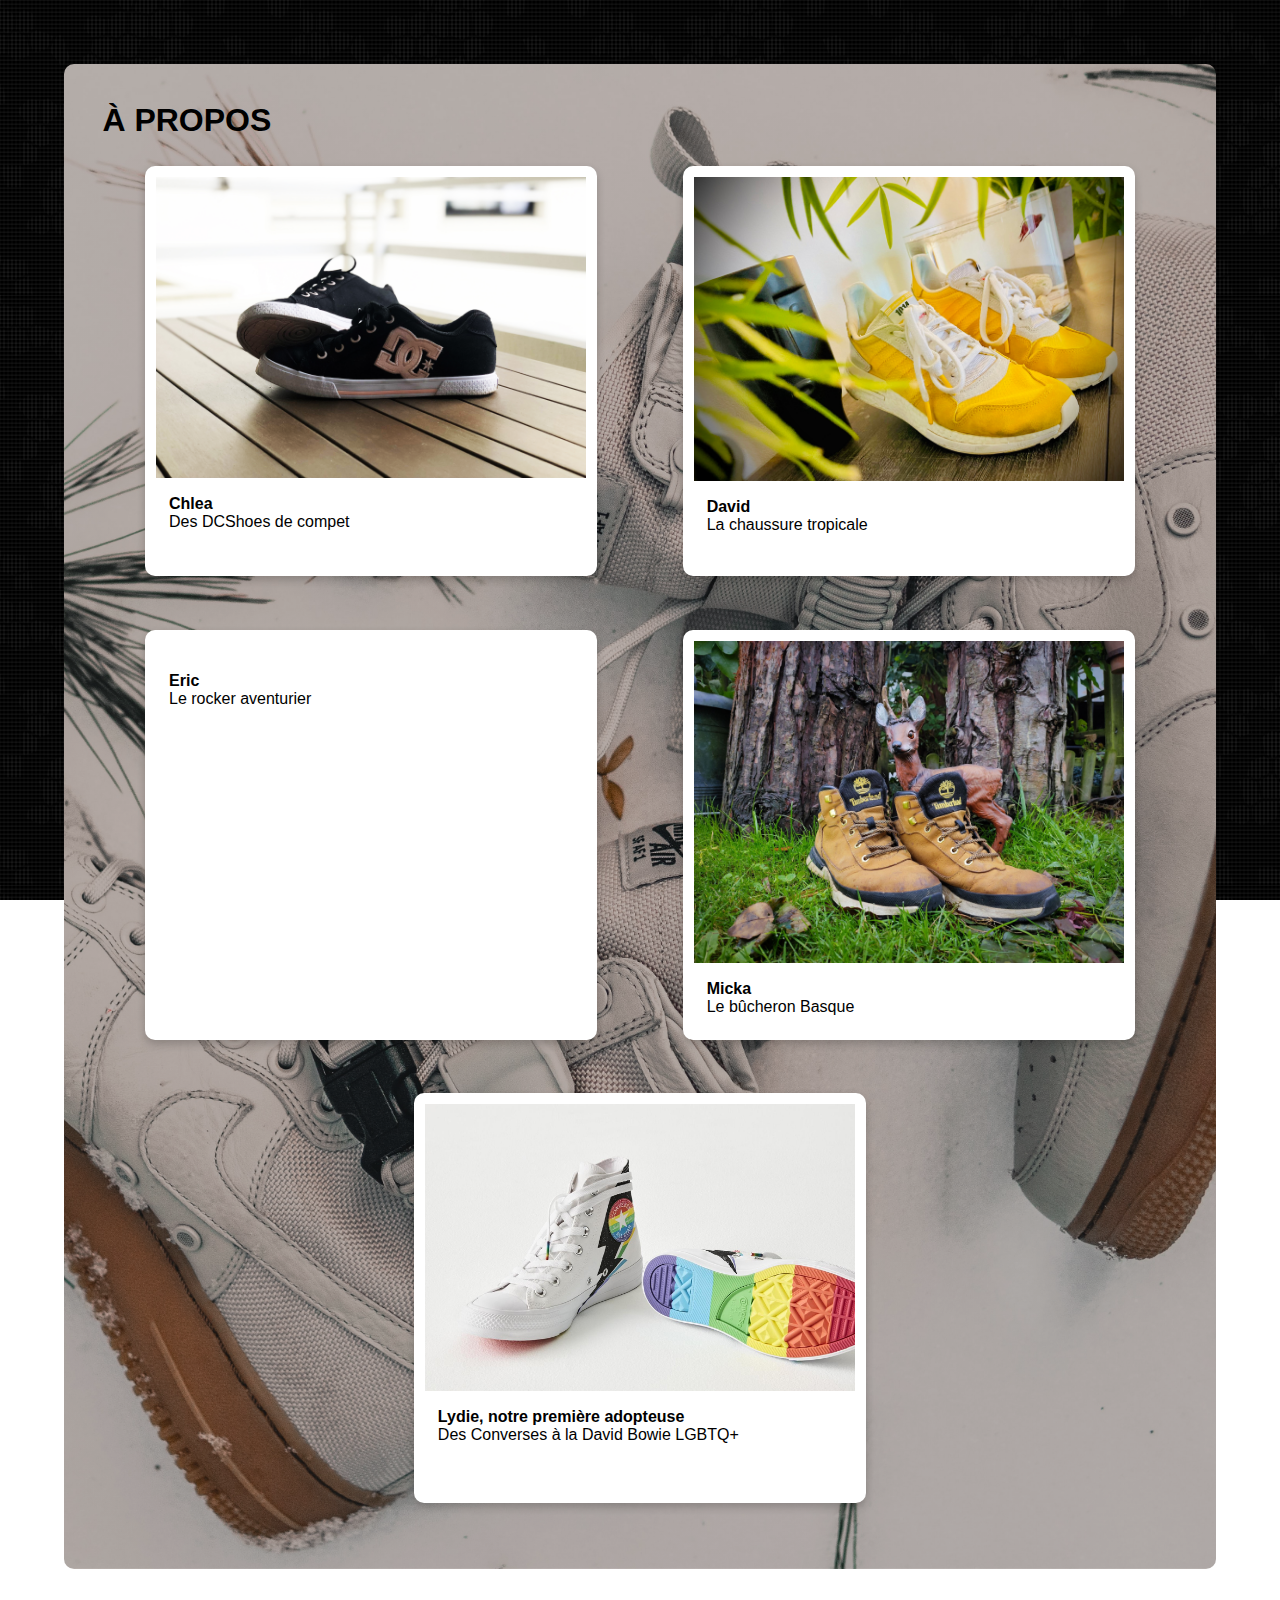
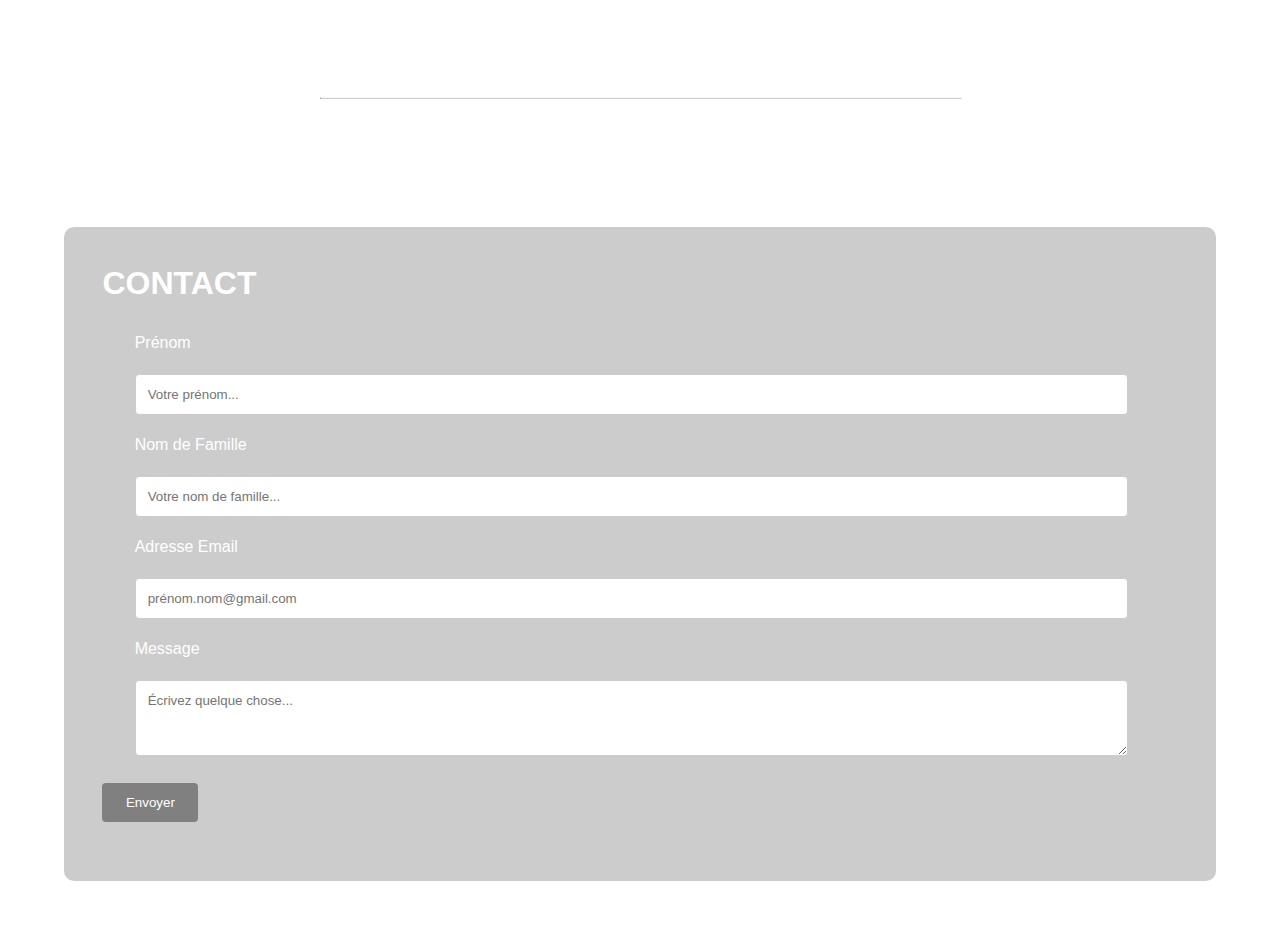
==== contact.html @ 4c107989 "Fianl version" ====
<!DOCTYPE html>
<html lang="en">

<head>
  <meta charset="UTF-8">
  <meta http-equiv="X-UA-Compatible" content="IE=edge">
  <meta name="viewport" content="width=device-width, initial-scale=1.0">
  <title>À Propos</title>
  <link rel="stylesheet" href="contact.css">
  <link rel="preconnect" href="https://fonts.googleapis.com">
  <link rel="stylesheet" href="https://use.fontawesome.com/releases/v5.14.0/css/all.css"
    integrity="sha384-HzLeBuhoNPvSl5KYnjx0BT+WB0QEEqLprO+NBkkk5gbc67FTaL7XIGa2w1L0Xbgc" crossorigin="anonymous">

</head>

<body>
  <div id="container">
    <!--Navbar-->
    <header>

    </header>

    <!--Content-->
    <div id="content">
      <!--4 cards-->
      <div class="background bg1">
        <h1 class="title">À PROPOS</h1>
        <section class="cards">
          <div class="card chlea">
            <img src="./imgContact/ShoeChlea.jpg" alt="" style="width:100%">
            <div class="containerCard">
              <h4>Chlea</h4>
              <p>Des DCShoes de compet</p>
            </div>
          </div>
          <div class="card david">
            <img src="./imgContact/ShoeDavid.jpg" alt="" style="width:100%">
            <div class="containerCard">
              <h4>David</h4>
              <p>La chaussure tropicale</p>
            </div>
          </div>
          <div class="card eric">
            <img src="./imgContact/ShoeEric.jpg" alt="" style="width:100%">
            <div class="containerCard">
              <h4>Eric</h4>
              <p>Le rocker aventurier</p>
            </div>
          </div>
          <div class="card micka">
            <img src="./imgContact/ShoeMicka.jpg" alt="" style="width:100%">
            <div class="containerCard">
              <h4>Micka</h4>
              <p>Le bûcheron Basque</p>
            </div>
          </div>
          <div class="card lydie">
            <img src="./imgContact/converse-pride-collection-2019-release-date-price-06.jpg" alt="" style="width:100%">
            <div class="containerCard">
              <h4>Lydie, notre première adopteuse</h4>
              <p>Des Converses à la David Bowie LGBTQ+</p>
            </div>
          </div>
        </section>
      </div>


      <!--Line of seperation between the cards and the contact form-->
      <hr>

      <!--Form-->
      <div class="background bg2">
        <h1 class="title contact">CONTACT</h1>

        <form name="myForm" onsubmit="return validateForm()" method="post">
          <label for="firstname">Prénom</label>
          <input type="text" id="firstname" name="firstname" placeholder="Votre prénom..." required>

          <label for="lastname">Nom de Famille</label>
          <input type="text" id="lastname" name="lastname" placeholder="Votre nom de famille..." required>

          <label for="email">Adresse Email</label>
          <input type="email" name="email" id="email" placeholder="prénom.nom@gmail.com" required>

          <label for="message">Message</label>
          <textarea id="message" name="message" placeholder="Écrivez quelque chose..." style="height:50px"></textarea>


          <button id='submit' value="Submit">Envoyer</button>
          <div id="confirmation">Votre message a bien été pris en compte. Nous vous remercions.</div>
        </form>
      </div>

    </div>

    <!--Footer-->
    <footer>

    </footer>

    <!--Scroll button-->
    <button onclick="topFunction()" id="myBtn" title="Go to top"><i class="fas fa-arrow-up"></i></button>

  </div>





  <script src="scrollTop.js"></script>
</body>

</html>
---- contact.css ----
body{
  background-image: url("imgContact/Background-body.png");
  background-attachment: fixed;
  margin: 0;
  font-family: 'Roboto', sans-serif;
}

/*Background of the div surrounding the cards and the form*/
.background {
  background-size: cover;
  background-position: center;
  background-repeat: no-repeat;
  padding: 3%;
  border-radius: 10px;
  margin: 5%;
}

.bg1 {
  background-position: center;
  background-image: linear-gradient(rgba(0, 0, 0, 0.2), rgba(0, 0, 0, 0.2)), url(./imgContact/whereslugo-ad047kyPBh8-unsplash.jpg);
}
.bg2 {
  background-position: center;
  background-image: linear-gradient(rgba(0, 0, 0, 0.2), rgba(0, 0, 0, 0.2)), url(./imgContact/brock-wegner-w7QElt1PMW4-unsplash.jpg);
}
.contact, label {
  color: white;
}



/*Cards*/
/* Add shadows and margin*/
.card {
  box-shadow: 0 4px 8px 0 rgba(0,0,0,0.2);
  transition: 0.3s;
  margin: 5% 8%;
  background-color: white;
  border-radius: 10px;
  padding: 2%;
}
.containerCard {
  margin: 3%;
}

/*hover effect*/
.card:hover {
  box-shadow: 0 8px 16px 0 rgba(0,0,0,0.2);
}

/*grid*/    
.cards {
  display: grid;
  grid-template-columns: repeat(4, 1fr);
  grid-template-rows: repeat(3, 1fr);
}

/*Position of each card*/
.micka {
  grid-column-start: 3;
  grid-column-end: -1;
  grid-row-start: 2;
  grid-row-end: 3;
}

.david {
  grid-column-start: 3;
  grid-column-end: -1;
  grid-row-start: 1;
  grid-row-end: 2;
}

.eric {
  grid-column-start: 1;
  grid-column-end: 3;
  grid-row-start: 2;
  grid-row-end: 3;
}

.chlea {
  grid-column-start: 1;
  grid-column-end: 3;
  grid-row-start: 1;
  grid-row-end: 2;
}

.lydie {
  grid-column-start: 2;
  grid-column-end: 4;
  grid-row-start: 3;
  grid-row-end: -1;
}


/*Line of seperation*/

hr {
  margin: 10% 25% 10% 25%;
  display: block;
  width: 50%;
  border-top: 1px solid #f8f8f8f3;
  border-bottom: 1px solid rgba(0,0,0,0.2);
}




/*Form*/
/*flex*/
form {
    display: flex;
    flex-direction: column;
    margin: 2% 0;
}

/* Style inputs with type="text" and textareas */
input[type=text], textarea, input[type=email] {
    width: 90%;
    padding: 12px;
    margin: 1% 3%;
    border: 1px solid #ccc;
    border-radius: 4px;
    resize: vertical;
  }
  label {
    margin: 1% 3%;
  }

/* Style the submit button*/
#submit {
    background-color: grey;
    color: white;
    padding: 12px 20px;
    border: none;
    border-radius: 4px;
    width: 6rem;
    margin-top: 1rem;
  }

/* When moving the mouse over the submit button, add a darker color */
#submit:hover {
  background-color: rgb(110, 110, 110);
}

/*Send confirmation message*/
#confirmation {
  display: none;
  text-align: center;
  background-color: rgba(255, 255, 255, 0.8);
  margin: 2rem;
  padding: 0.5%;
}







/*Scroll button*/
#myBtn {
  display: none;
  position: fixed;
  bottom: 23px;
  right: 10px;
  background-color: grey;
  color: white;
  width: 50px;
  height: 50px;
  border-radius: 10px;
}
#myBtn:hover {
  background-color: rgb(110, 110, 110);
}
.fas {
  margin: auto;
  font-size: 150%;
}


@media screen and (max-width:768px){
  /*grid*/    
  .cards {
    display: flex;
    flex-direction: column;
  }
}






/*HEADER ET FOOTER*/

*{
margin:0;
padding:0;
font-family: 'Roboto', sans-serif;
}

/* Style header */
/* menu */
nav{
margin: 1% 0%;
width: 100%;
height: 6vh;
display: flex;
align-items: center;
background-color: rgb(119, 7, 7);
}
ul{
width: 100%;
display: flex;
}

#logo-header{
width: 10%;
height: 100%;
text-align: center;
}
/* logo général */
.logo{
width: 60px;
height: 60px;
}

/*nom a droite du Logo*/
#accueil{
text-decoration: none;
font-weight: bolder;
font-size: 1.3em;
}
#accueil:hover{
text-decoration: underline 2.5px rgb(255, 255, 255); 
}

/* Menu haut droite */
#menu{
max-width: 60%;
justify-content: space-around;
margin-left:20% ;
}

/* retrait du soulignement et de la coloration de base */
.link{
font-size: 1.2em;
}
li{
list-style-type: none;
}
a{
color: aliceblue;
text-decoration: none;
}
a:hover{
color: white;
text-decoration: underline 2.5px rgb(255, 255, 255); 
}




/* style du footer */
#bottom{
margin: 5% 0 1% 0;
height: 6vh;
width: 100%;
display: flex;
align-items: center;
justify-content: space-around;
background-color: rgb(100, 5, 5);
}
#logo-footer{
width: 20%;
height: 50px;
margin-left: 4%;
margin-bottom: 10px;
}
/* text copyright */
#copyright{
width: 60%;
text-align:center;
color:aliceblue;
font-size: 1.4em;
}
/* taille des icones du footer */
.icon{
  width: 40px;
  height: 40px;
}
#right-footer{
margin-top: 6px;
width: 20%;
text-align: center;
}

/*Scroll button*/
#myBtn {
display: none;
position: fixed;
bottom: 20px;
right: 15px;
background-color: grey;
color: white;
width: 50px;
height: 50px;
border-radius: 10px;
}
#myBtn:hover {
background-color: rgb(110, 110, 110);
}
.fas {
margin: auto;
font-size: 150%;
}

/* ------------------------------------------------------------version mobile------------------------------------------------------ */

@media screen and (max-width:768px){
/* Style header */
/* menu */
nav{
margin: 1% 0%;
width: 100%;
height: 3vh;
display: flex;
align-items: center;
background-color: rgb(119, 7, 7);
}

/* logo head */
#logo-header{
width: 10%;
height: 100%;
text-align: center;
}
.logo{
width: 25px;
height: 25px;
}

/*nom a droite du Logo*/
#accueil{
display: none;
}

/* Menu haut droite */
#menu{
max-width: 100%;
justify-content: space-around;
margin:auto;
}

/* retrait du soulignement et de la coloration de base */
.link{
font-size: 1em;
}
li{
list-style-type: none;
}
a{
color: aliceblue;
text-decoration: none;
}
a:hover{
color: white;
text-decoration: underline 2px rgb(255, 255, 255);
}



/* style du footer */
#bottom{
margin: 3% 0 1% 0;
height: 3vh;
width: 100%;
align-items: center;
display: flex;
background-color: rgb(119, 7, 7);
}
#logo-footer{
width: 20%;
height: 25px;
margin-bottom: 0;
text-align: center;
}
/* text copyright */
#copyright{
width: 60%;
text-align:center;
color:aliceblue;
font-size: 0.6em;
}
/* taille des icones du footer */
.icon{
width: 15px;
height: 15px;
}
#right-footer{
margin-top: 4px;
width: 20%;
}

/*Scroll button*/
#myBtn {
display: none;
position: fixed;
bottom: 30px;
right: 0;
background-color: grey;
color: white;
width: 25px;
height: 25px;
border-radius: 10px;
}


}
/*FIN HEADER ET FOOTER*/
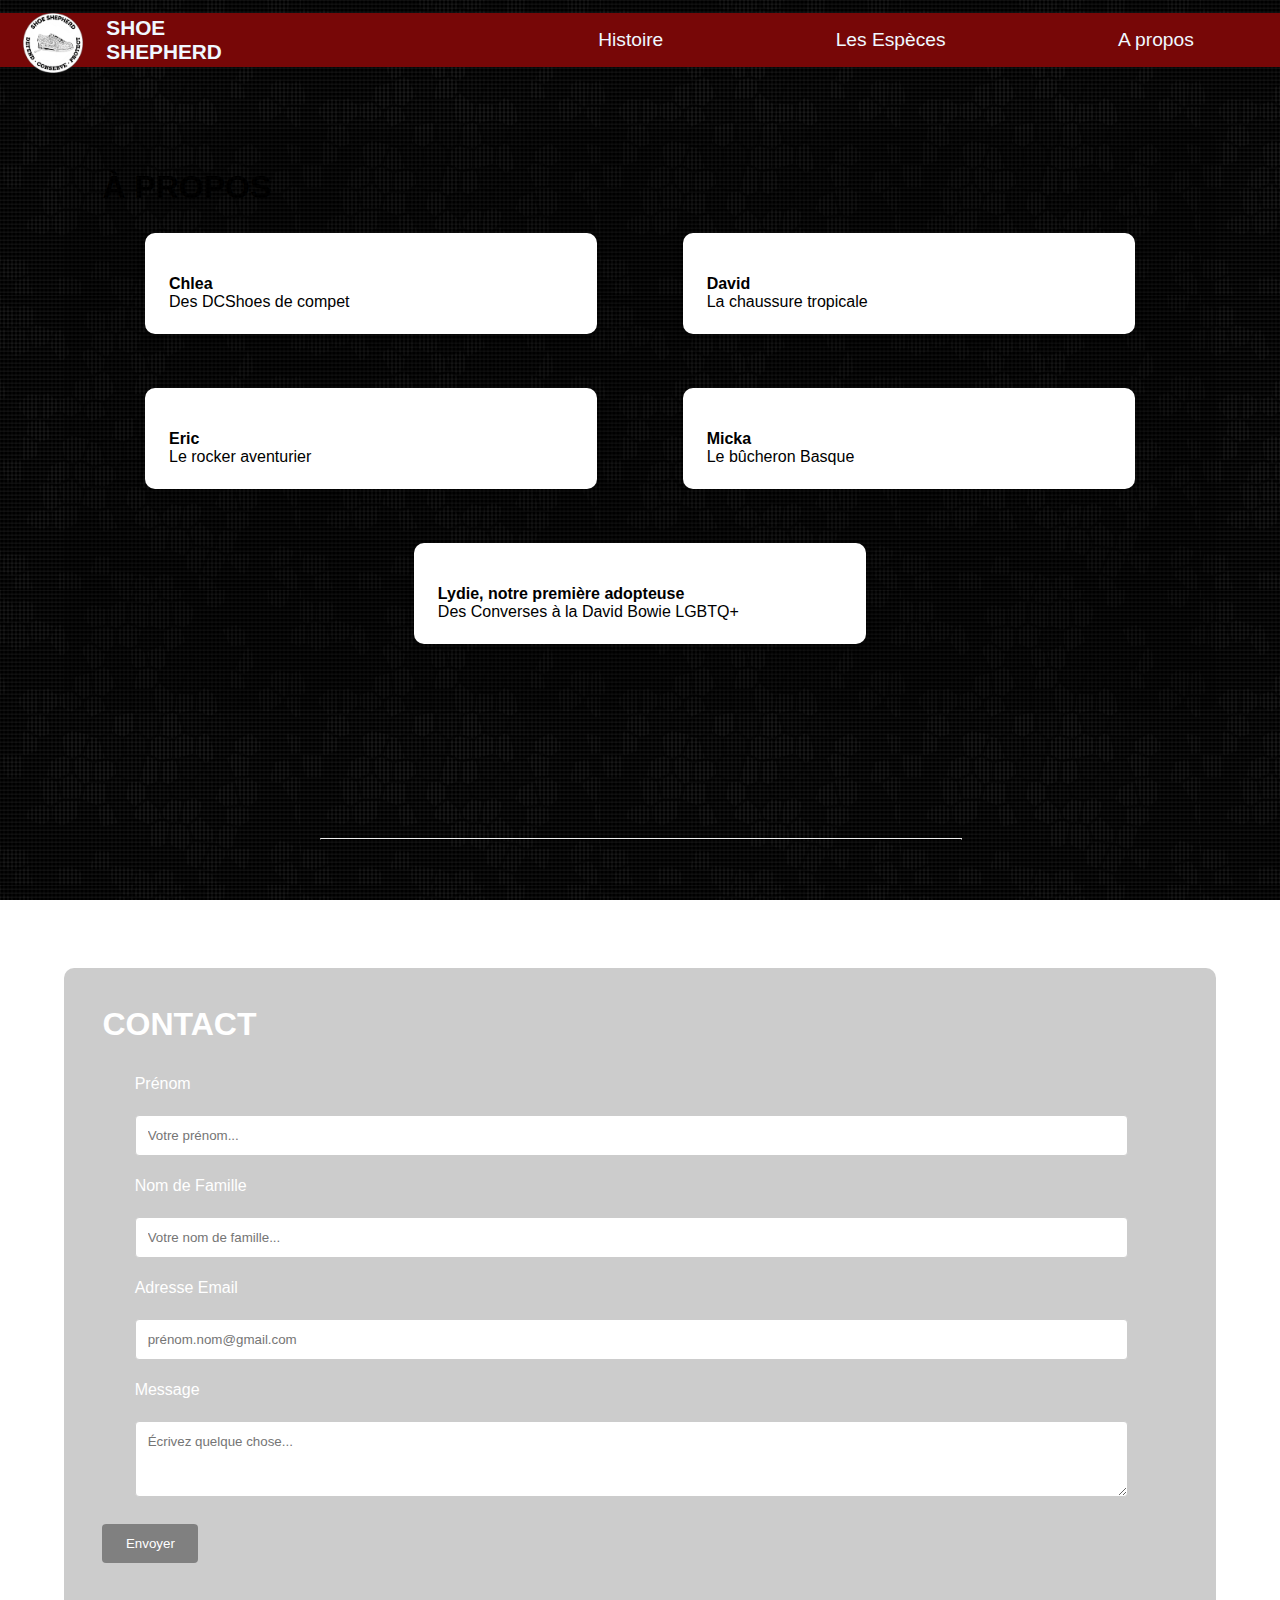
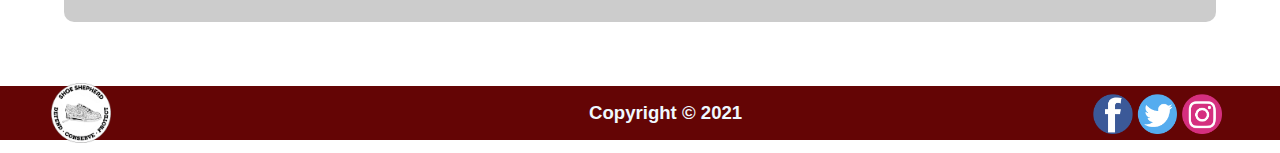
==== commit ad079571: "Added nav header" ====
--- a/contact.html
+++ b/contact.html
@@ -7,6 +7,7 @@
   <meta name="viewport" content="width=device-width, initial-scale=1.0">
   <title>À Propos</title>
   <link rel="stylesheet" href="contact.css">
+  <link rel="stylesheet" href="nav-header.css" type="text/css">
   <link rel="preconnect" href="https://fonts.googleapis.com">
   <link rel="stylesheet" href="https://use.fontawesome.com/releases/v5.14.0/css/all.css"
     integrity="sha384-HzLeBuhoNPvSl5KYnjx0BT+WB0QEEqLprO+NBkkk5gbc67FTaL7XIGa2w1L0Xbgc" crossorigin="anonymous">
@@ -17,7 +18,17 @@
   <div id="container">
     <!--Navbar-->
     <header>
-
+      <nav>
+        <div id="logo-header">
+          <a href="index.html"> <img class="logo" src="img-header-footer/logo-shoe.PNG" alt="Logo"></a>
+        </div>
+        <a href="index.html" id="accueil">SHOE SHEPHERD</a>
+        <ul id="menu">
+          <li><a class="link" href="histoire.html">Histoire</a></li>
+          <li><a class="link" href="especes.html">Les Espèces</a></li>
+          <li><a class="link" href="contact.html">A propos</a></li>
+        </ul>
+      </nav>
     </header>
 
     <!--Content-->
@@ -95,7 +106,22 @@
 
     <!--Footer-->
     <footer>
-
+      <div id="bottom">
+        <div id="logo-footer"><a href="#container"><img class="logo" src="img-header-footer/logo-shoe.PNG"
+              alt="Logo"></a>
+        </div>
+        <article id="copyright">
+          <h5>Copyright © 2021</h5>
+        </article>
+        <div id="right-footer">
+          <a href="https://www.facebook.com/solematelostshoes/" target="blank"><img class="icon"
+              src="img-header-footer/IconFacebook.png" alt="Facebook"></a>
+          <a href="https://twitter.com/mache275" target="blank"><img class="icon"
+              src="img-header-footer/IconTwitter.png" alt="Twitter"></a>
+          <a href="https://www.instagram.com/shoefiti.project/" target="blank"><img class="icon"
+              src="img-header-footer/IconInstagram.png" alt="Instagram"></a>
+        </div>
+      </div>
     </footer>
 
     <!--Scroll button-->
--- a/contact.css
+++ b/contact.css
@@ -1,10 +1,3 @@
-body{
-  background-image: url("imgContact/Background-body.png");
-  background-attachment: fixed;
-  margin: 0;
-  font-family: 'Roboto', sans-serif;
-}
-
 /*Background of the div surrounding the cards and the form*/
 .background {
   background-size: cover;
@@ -157,25 +150,7 @@
 
 
 
-/*Scroll button*/
-#myBtn {
-  display: none;
-  position: fixed;
-  bottom: 23px;
-  right: 10px;
-  background-color: grey;
-  color: white;
-  width: 50px;
-  height: 50px;
-  border-radius: 10px;
-}
-#myBtn:hover {
-  background-color: rgb(110, 110, 110);
-}
-.fas {
-  margin: auto;
-  font-size: 150%;
-}
+
 
 
 @media screen and (max-width:768px){
@@ -191,233 +166,8 @@
 
 
 
-/*HEADER ET FOOTER*/
-
-*{
-margin:0;
-padding:0;
-font-family: 'Roboto', sans-serif;
-}
-
-/* Style header */
-/* menu */
-nav{
-margin: 1% 0%;
-width: 100%;
-height: 6vh;
-display: flex;
-align-items: center;
-background-color: rgb(119, 7, 7);
-}
-ul{
-width: 100%;
-display: flex;
-}
-
-#logo-header{
-width: 10%;
-height: 100%;
-text-align: center;
-}
-/* logo général */
-.logo{
-width: 60px;
-height: 60px;
-}
-
-/*nom a droite du Logo*/
-#accueil{
-text-decoration: none;
-font-weight: bolder;
-font-size: 1.3em;
-}
-#accueil:hover{
-text-decoration: underline 2.5px rgb(255, 255, 255); 
-}
-
-/* Menu haut droite */
-#menu{
-max-width: 60%;
-justify-content: space-around;
-margin-left:20% ;
-}
-
-/* retrait du soulignement et de la coloration de base */
-.link{
-font-size: 1.2em;
-}
-li{
-list-style-type: none;
-}
-a{
-color: aliceblue;
-text-decoration: none;
-}
-a:hover{
-color: white;
-text-decoration: underline 2.5px rgb(255, 255, 255); 
-}
 
 
 
 
-/* style du footer */
-#bottom{
-margin: 5% 0 1% 0;
-height: 6vh;
-width: 100%;
-display: flex;
-align-items: center;
-justify-content: space-around;
-background-color: rgb(100, 5, 5);
-}
-#logo-footer{
-width: 20%;
-height: 50px;
-margin-left: 4%;
-margin-bottom: 10px;
-}
-/* text copyright */
-#copyright{
-width: 60%;
-text-align:center;
-color:aliceblue;
-font-size: 1.4em;
-}
-/* taille des icones du footer */
-.icon{
-  width: 40px;
-  height: 40px;
-}
-#right-footer{
-margin-top: 6px;
-width: 20%;
-text-align: center;
-}
 
-/*Scroll button*/
-#myBtn {
-display: none;
-position: fixed;
-bottom: 20px;
-right: 15px;
-background-color: grey;
-color: white;
-width: 50px;
-height: 50px;
-border-radius: 10px;
-}
-#myBtn:hover {
-background-color: rgb(110, 110, 110);
-}
-.fas {
-margin: auto;
-font-size: 150%;
-}
-
-/* ------------------------------------------------------------version mobile------------------------------------------------------ */
-
-@media screen and (max-width:768px){
-/* Style header */
-/* menu */
-nav{
-margin: 1% 0%;
-width: 100%;
-height: 3vh;
-display: flex;
-align-items: center;
-background-color: rgb(119, 7, 7);
-}
-
-/* logo head */
-#logo-header{
-width: 10%;
-height: 100%;
-text-align: center;
-}
-.logo{
-width: 25px;
-height: 25px;
-}
-
-/*nom a droite du Logo*/
-#accueil{
-display: none;
-}
-
-/* Menu haut droite */
-#menu{
-max-width: 100%;
-justify-content: space-around;
-margin:auto;
-}
-
-/* retrait du soulignement et de la coloration de base */
-.link{
-font-size: 1em;
-}
-li{
-list-style-type: none;
-}
-a{
-color: aliceblue;
-text-decoration: none;
-}
-a:hover{
-color: white;
-text-decoration: underline 2px rgb(255, 255, 255);
-}
-
-
-
-/* style du footer */
-#bottom{
-margin: 3% 0 1% 0;
-height: 3vh;
-width: 100%;
-align-items: center;
-display: flex;
-background-color: rgb(119, 7, 7);
-}
-#logo-footer{
-width: 20%;
-height: 25px;
-margin-bottom: 0;
-text-align: center;
-}
-/* text copyright */
-#copyright{
-width: 60%;
-text-align:center;
-color:aliceblue;
-font-size: 0.6em;
-}
-/* taille des icones du footer */
-.icon{
-width: 15px;
-height: 15px;
-}
-#right-footer{
-margin-top: 4px;
-width: 20%;
-}
-
-/*Scroll button*/
-#myBtn {
-display: none;
-position: fixed;
-bottom: 30px;
-right: 0;
-background-color: grey;
-color: white;
-width: 25px;
-height: 25px;
-border-radius: 10px;
-}
-
-
-}
-/*FIN HEADER ET FOOTER*/
-
-
-
--- a/nav-header.css
+++ b/nav-header.css
@@ -0,0 +1,311 @@
+*{
+    margin:0;
+    padding:0;
+    font-family: 'Roboto', sans-serif;
+}
+body {
+    background-image: url("img-header-footer/Background-body.png");
+    background-attachment: fixed;
+}
+
+/* Style header */
+/* menu */
+nav{
+    margin: 1% 0%;
+    width: 100%;
+    height: 6vh;
+    display: flex;
+    align-items: center;
+    background-color: rgb(119, 7, 7);
+}
+ul{
+    width: 100%;
+    display: flex;
+}
+
+#logo-header{
+    width: 10%;
+    height: 100%;
+    text-align: center;
+}
+/* logo général */
+.logo{
+    width: 60px;
+    height: 60px;
+}
+
+/*nom a droite du Logo*/
+#accueil{
+    text-decoration: none;
+    font-weight: bolder;
+    font-size: 1.3em;
+}
+#accueil:hover{
+   text-decoration: underline 2.5px rgb(255, 255, 255); 
+}
+
+/* Menu haut droite */
+#menu{
+    max-width: 60%;
+    justify-content: space-around;
+    margin-left:20% ;
+}
+
+/* retrait du soulignement et de la coloration de base */
+.link{
+    font-size: 1.2em;
+}
+li{
+    list-style-type: none;
+}
+a{
+    color: aliceblue;
+    text-decoration: none;
+}
+a:hover{
+    color: white;
+    text-decoration: underline 2.5px rgb(255, 255, 255); 
+}
+
+
+
+
+/* style du footer */
+#bottom{
+    margin: 5% 0 1% 0;
+    height: 6vh;
+    width: 100%;
+    display: flex;
+    align-items: center;
+    justify-content: space-around;
+    background-color: rgb(100, 5, 5);
+}
+#logo-footer{
+    width: 20%;
+    height: 50px;
+    margin-left: 4%;
+    margin-bottom: 10px;
+}
+/* text copyright */
+#copyright{
+    width: 60%;
+    text-align:center;
+    color:aliceblue;
+    font-size: 1.4em;
+}
+/* taille des icones du footer */
+.icon{
+        width: 40px;
+        height: 40px;
+}
+#right-footer{
+    margin-top: 6px;
+    width: 20%;
+    text-align: center;
+}
+
+/*Scroll button*/
+    #myBtn {
+      display: none;
+      position: fixed;
+      bottom: 20px;
+      right: 15px;
+      background-color: grey;
+      color: white;
+      width: 50px;
+      height: 50px;
+      border-radius: 10px;
+    }
+    #myBtn:hover {
+      background-color: rgb(110, 110, 110);
+    }
+    .fas {
+      margin: auto;
+      font-size: 150%;
+    }
+
+/* ------------------------------------------------------------version mobile------------------------------------------------------ */
+
+@media screen and (max-width:768px){
+/* Style header */
+/* menu */
+nav{
+    margin: 1% 0%;
+    width: 100%;
+    height: 3vh;
+    display: flex;
+    align-items: center;
+    background-color: rgb(119, 7, 7);
+}
+
+/* logo head */
+#logo-header{
+    width: 10%;
+    height: 100%;
+    text-align: center;
+}
+.logo{
+    width: 6vw;
+    height: 3vh;
+}
+
+/*nom a droite du Logo*/
+#accueil{
+    display: none;
+}
+
+/* Menu haut droite */
+#menu{
+    max-width: 100%;
+    justify-content: space-around;
+    margin:auto;
+}
+
+/* retrait du soulignement et de la coloration de base */
+.link{
+    font-size: 1em;
+}
+li{
+    list-style-type: none;
+}
+a{
+    color: aliceblue;
+    text-decoration: none;
+}
+a:hover{
+    color: white;
+    text-decoration: underline 2px rgb(255, 255, 255);
+}
+
+
+
+/* style du footer */
+#bottom{
+    margin: 3% 0 1% 0;
+    height: 3vh;
+    width: 100%;
+    display: flex;
+    background-color: rgb(119, 7, 7);
+}
+#logo-footer{
+    margin: auto 0;
+    height: auto;
+    width: 20%;
+}
+/* text copyright */
+#copyright{
+    width: 40%;
+    text-align:center;
+    color:aliceblue;
+    font-size: 0.6em;
+}
+/* taille des icones du footer */
+.icon{
+    margin-top: 0.2vh;
+    width: 5.8vw;
+    height: auto;
+}
+#right-footer{
+    margin: auto 0;
+    width: 20%;
+}
+
+/*Scroll button*/
+    #myBtn {
+      display: none;
+      position: fixed;
+      bottom: 30px;
+      right: 0;
+      background-color: grey;
+      color: white;
+      width: 25px;
+      height: 25px;
+      border-radius: 10px;
+    }
+ 
+  
+}
+
+/* ------------------------------------------------version paysage--------------------------------------------------------- */
+@media (orientation:landscape) and (max-height:400px){
+/* Style header */
+/* menu */
+nav{
+    margin: 1% 0%;
+    width: 100%;
+    height: 6vh;
+    display: flex;
+    align-items: center;
+    background-color: rgb(119, 7, 7);
+}
+
+/* logo head */
+#logo-header{
+    width: 6vw;
+    height: 8vh;
+    text-align: center;
+}
+.logo{
+    width: 3.8vw;
+    height: auto;
+}
+
+/*nom a droite du Logo*/
+#accueil{
+    display: none;
+}
+
+/* Menu haut droite */
+#menu{
+    max-width: 100%;
+    justify-content: space-around;
+    margin:auto;
+}
+
+
+/* style du footer */
+#bottom{
+    margin: 3% 0 1% 0;
+    height: 7vh;
+    width: 100%;
+    justify-content: space-around;
+    display: flex;
+    background-color: rgb(119, 7, 7);
+}
+#logo-footer{
+    width: 20%;
+    height: 20px;
+}
+/* text copyright */
+#copyright{
+    width: 40%;
+    text-align:center;
+    color:aliceblue;
+    font-size: 0.8em;
+}
+/* taille des icones du footer */
+.icon{
+    width: 3.5vw;
+    height: auto;
+}
+#right-footer{
+    margin: auto 0 0 0;
+    width: 20%;
+    height: auto;
+}
+
+/*Scroll button*/
+    #myBtn {
+      display: none;
+      position: fixed;
+      bottom: 30px;
+      right: 0;
+      background-color: grey;
+      color: white;
+      width: 25px;
+      height: 25px;
+      border-radius: 10px;
+    }
+ 
+  
+}    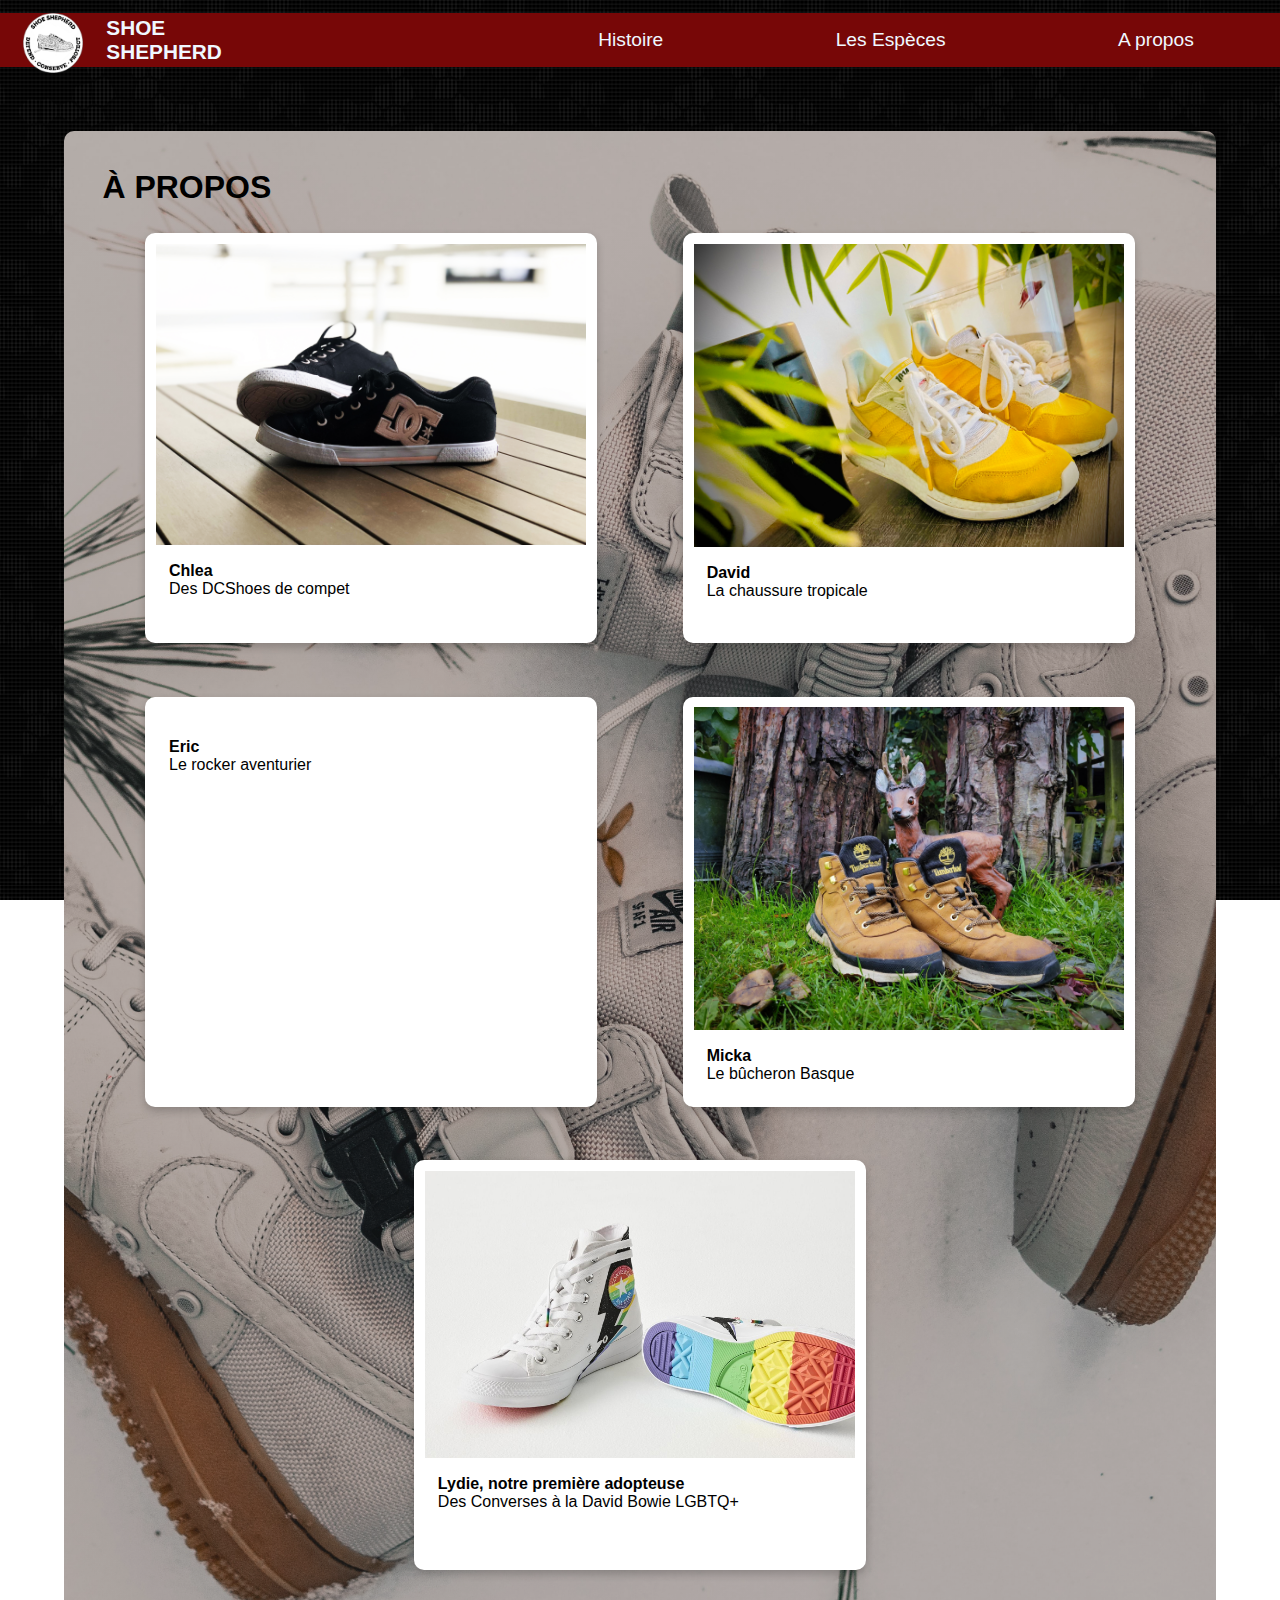
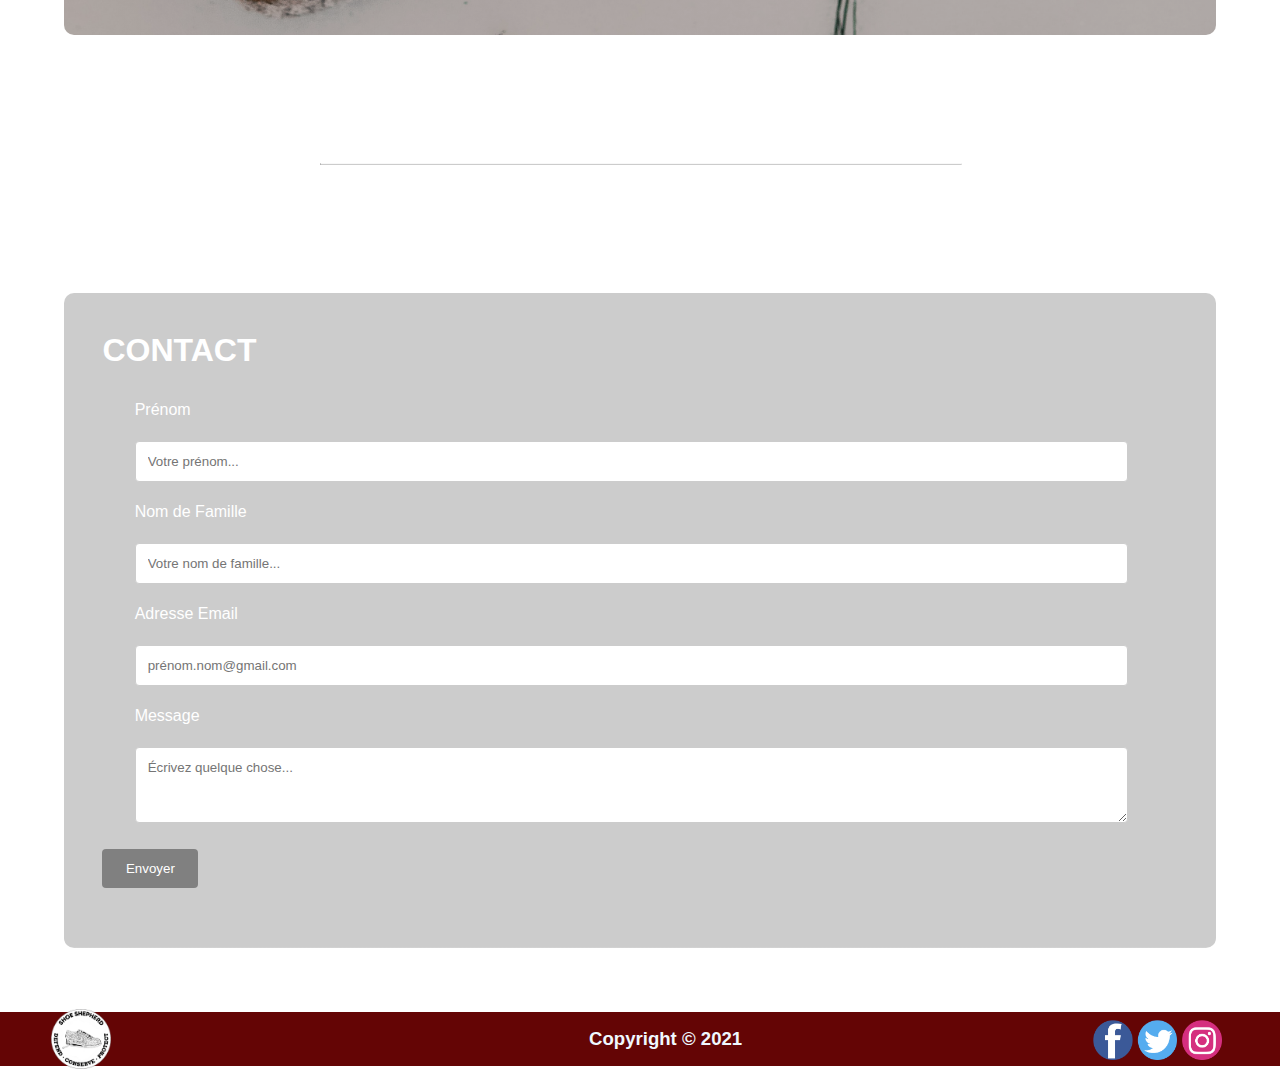
==== commit a304d113: "Update contact.html" ====
--- a/contact.html
+++ b/contact.html
@@ -1,5 +1,5 @@
 <!DOCTYPE html>
-<html lang="en">
+<html lang="fr">
 
 <head>
   <meta charset="UTF-8">
@@ -136,4 +136,4 @@
   <script src="scrollTop.js"></script>
 </body>
 
-</html>+</html>
--- a/contact.css
+++ b/contact.css
@@ -163,6 +163,9 @@
 
 
 
+/* ------------------------------------------------version paysage--------------------------------------------------------- */
+@media (orientation:landscape) and (max-height:400px){
+}
 
 
 
@@ -170,4 +173,3 @@
 
 
 
-
